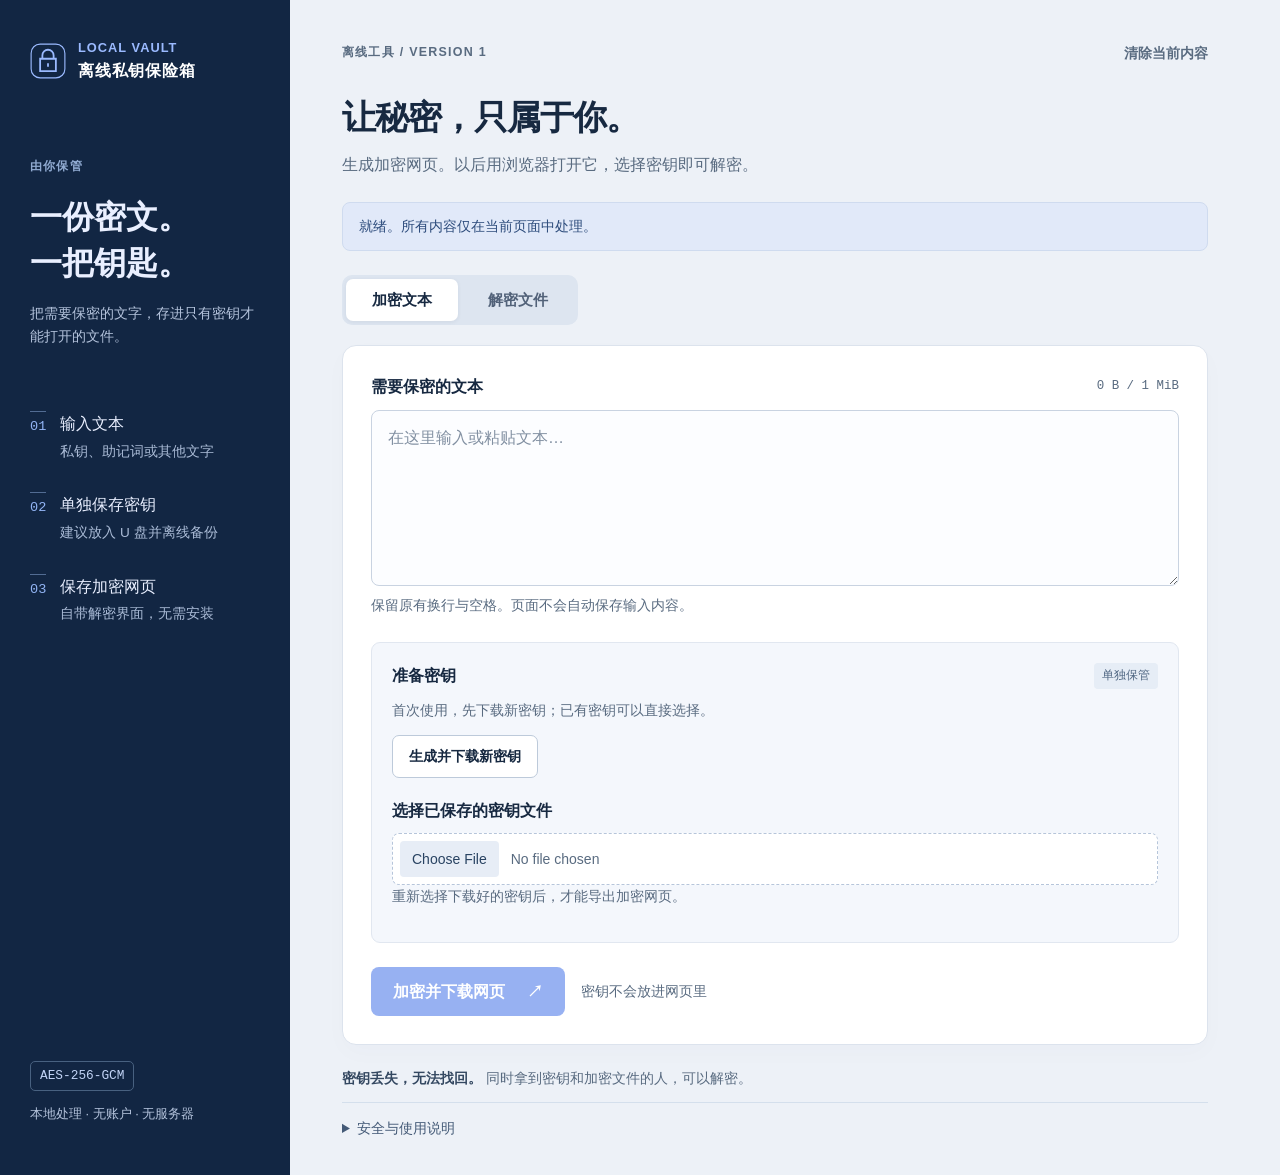
==== docs/index.html @ 957e52ee "Publish static vault with GitHub Pages" ====
<!DOCTYPE html>
<html lang="zh-CN">
<head>
<meta charset="utf-8">
<meta name="viewport" content="width=device-width, initial-scale=1">
<meta http-equiv="Content-Security-Policy" content="default-src 'none'; script-src 'sha256-Pz9Ehizz+CztJKnGuT5qFZwcDbtRwVvG6JyWUM5L2jE=' 'sha256-0K/lf4vNQnO8iaAItMaTrMNDYOmOXX7YpHchv71oDTM='; style-src 'sha256-gRbUAlcmhjHmGNRMegYnKTde2boye4Ot4c38anyOLGw='; img-src data:; connect-src 'none'; object-src 'none'; base-uri 'none'; form-action 'none'">
<meta name="referrer" content="no-referrer">
<title>离线私钥保险箱</title>
<link rel="icon" type="image/svg+xml" href="data:image/svg+xml,%3Csvg xmlns='http://www.w3.org/2000/svg' viewBox='0 0 32 32'%3E%3Crect width='32' height='32' rx='8' fill='%23122643'/%3E%3Cpath d='M10 14v-3a6 6 0 0112 0v3M8 14h16v12H8z' fill='none' stroke='%237faaff' stroke-width='2'/%3E%3C/svg%3E">
<style>:root{color-scheme:light;--ink:#172941;--muted:#596b80;--blue:#275de4;--line:#dce3ed;--canvas:#edf1f7;font-family:-apple-system,BlinkMacSystemFont,"Segoe UI","PingFang SC","Microsoft YaHei",sans-serif;font-size:16px}*{box-sizing:border-box}[hidden]{display:none!important}body{margin:0;background:var(--canvas);color:var(--ink);line-height:1.6}button,input,textarea{font:inherit}button{cursor:pointer;border:0;font-weight:600;transition:background .15s}button:disabled{cursor:not-allowed;opacity:.48}button:focus-visible,input:focus-visible,textarea:focus-visible,summary:focus-visible{outline:3px solid #82a8ff;outline-offset:3px}button:not(:disabled):hover{filter:brightness(.95)}.shell{max-width:1440px;min-height:100vh;margin:auto;display:grid;grid-template-columns:290px minmax(0,1fr)}.rail{background:#122643;color:#e9efff;padding:38px 30px;display:flex;flex-direction:column;min-width:0}.brand{display:flex;align-items:center;gap:12px;color:#9bbaff;font-size:.8rem;font-weight:700;letter-spacing:.08em}.brand-cn{display:block;color:#fff;font-size:1rem;letter-spacing:.05em}.rail-copy{margin-top:68px}.eyebrow{font-size:.78rem;letter-spacing:.1em;font-weight:650}.rail-copy .eyebrow{color:#90aad1}.rail h2{font-size:2rem;font-weight:600;line-height:1.45;margin:16px 0}.rail p{font-size:.9rem;color:#b4c3dc}.steps{list-style:none;padding:0;margin:48px 0;display:grid;gap:30px}.steps li{display:flex;align-items:flex-start;gap:14px;font-size:1rem}.steps li>span{font-family:ui-monospace,monospace;font-size:.85rem;color:#92b4f4;border-top:1px solid #526c93;padding-top:4px}.steps small{display:block;font-size:.85rem;color:#aabbd6;margin-top:4px}.rail-foot{margin-top:auto;padding-top:25px}.protocol{display:inline-block;font-family:ui-monospace,monospace;border:1px solid #486180;border-radius:5px;font-size:.8rem;padding:4px 9px;color:#c2d4f6}.rail-foot p{font-size:.8rem}main{width:100%;max-width:970px;padding:34px 52px 36px;min-width:0}.topline{display:flex;justify-content:space-between;align-items:center;gap:16px;color:var(--muted)}.quiet{background:transparent;color:var(--muted);font-size:.875rem;padding:8px 0}.heading{margin:24px 0}.heading h1{font-size:2.1rem;line-height:1.3;letter-spacing:-.03em;margin:0 0 12px;font-weight:680}.heading p{margin:0;color:var(--muted);font-size:1rem}.notice{background:#e1e9f9;color:#2c4b7b;border:1px solid #cfdbef;border-radius:8px;padding:12px 16px;font-size:.9rem;overflow-wrap:anywhere;margin-bottom:24px;min-height:49px}.notice.error{background:#fff0f0;border-color:#edc1c1;color:#963434}.notice.success{background:#e7f3ed;border-color:#c3ddcf;color:#246346}.tabs{display:flex;gap:4px;padding:4px;background:#dde5f0;border-radius:10px;width:fit-content;margin-bottom:20px}.tabs button{color:#526279;background:transparent;border-radius:7px;padding:9px 26px;font-size:.95rem}.tabs button[aria-pressed=true]{background:#fff;color:var(--ink);box-shadow:0 1px 4px #17294112}.panel{padding:28px;background:#fff;border:1px solid var(--line);border-radius:14px;box-shadow:0 8px 24px #17345605}label,.panel h2{font-size:1rem;font-weight:620}.panel h2{margin:0}.label-row{display:flex;align-items:center;justify-content:space-between;gap:12px;margin-bottom:10px;flex-wrap:wrap}.meta{color:var(--muted);font-family:ui-monospace,monospace;font-size:.78rem}textarea{width:100%;resize:vertical;min-height:176px;border:1px solid #c9d3e1;border-radius:8px;padding:14px 16px;color:var(--ink);background:#fcfdff;line-height:1.65;font-size:1rem;display:block}textarea::placeholder{color:#8290a2}.help{color:var(--muted);font-size:.875rem;line-height:1.6;margin:8px 0 0;overflow-wrap:anywhere}.key-box{margin-top:26px;padding:20px;background:#f4f7fc;border:1px solid #e1e7f0;border-radius:9px}.key-box p{font-size:.875rem;color:var(--muted);margin:0 0 14px}.tag{font-size:.78rem;color:#506783;background:#e6edf6;padding:3px 8px;border-radius:4px}.secondary{background:#fff;border:1px solid #bdcada;border-radius:7px;padding:9px 16px;color:var(--ink);font-size:.9rem}.file-label{display:block;margin:20px 0 9px}input[type=file]{display:block;width:100%;max-width:100%;min-width:0;font-size:.875rem;border:1px dashed #b6c5da;border-radius:7px;background:#fff;padding:7px;color:var(--muted);overflow:hidden}input[type=file]::file-selector-button{font:inherit;background:#e7edf6;border:0;color:#294362;padding:7px 12px;margin-right:12px;border-radius:4px;cursor:pointer}.action-row{display:flex;align-items:center;gap:16px;margin-top:24px;flex-wrap:wrap}.action-row .help{margin:0}.primary{background:var(--blue);color:#fff;padding:12px 22px;border-radius:8px;min-height:48px;font-size:1rem}.primary span{margin-left:18px}#decrypt{margin-top:20px}.verification{border-top:1px solid var(--line);margin-top:24px;padding-top:22px}.verification p{color:var(--muted);font-size:.875rem}.verification label{display:block;margin-bottom:9px;font-size:.9rem}.sealed-info{display:flex;align-items:center;gap:16px;background:#f4f7fc;border-radius:8px;padding:18px;margin:18px 0 24px}.sealed-info p{font-size:.875rem;margin:4px 0 0;color:var(--muted)}.seal-icon{font-size:2rem;color:#5079c6}.result{border-top:1px solid var(--line);padding-top:22px;margin-top:26px}.compact{padding:6px 12px;font-size:.875rem}.result-empty{background:#f7f9fc;border:1px dashed #ced8e5;min-height:96px;padding:24px 16px;display:flex;align-items:center;justify-content:center;color:#708096;font-size:.9rem;text-align:center;border-radius:8px;margin:0}.notes{margin-top:22px;color:var(--muted);font-size:.875rem}.notes>p{margin:0 0 12px}.notes strong{color:#344861;font-weight:620}details{border-top:1px solid #d4dfec;padding-top:14px}summary{cursor:pointer;width:fit-content;font-size:.875rem;color:#445a77}details p{margin:10px 0}.sr-only{position:absolute;width:1px;height:1px;padding:0;margin:-1px;overflow:hidden;clip:rect(0,0,0,0);white-space:nowrap;border:0}.is-sealed .steps{display:none}.is-sealed .rail-copy{margin-bottom:100px}
@media(max-width:1050px){.shell{grid-template-columns:240px minmax(0,1fr)}.rail{padding:30px 24px}main{padding:30px}.heading h1{font-size:1.85rem}.rail h2{font-size:1.8rem}}
@media(max-width:760px){.shell{display:block}.rail{padding:20px 24px}.rail-copy,.steps,.rail-foot{display:none}.brand{font-size:.75rem}.brand-cn{font-size:.95rem}main{padding:22px 18px 30px}.topline{align-items:flex-start}.topline .eyebrow{font-size:.75rem}.heading{margin:20px 0}.heading h1{font-size:1.65rem}.heading p{font-size:.95rem}.panel{padding:20px 16px}.key-box{padding:16px}.notice{margin-bottom:18px}.tabs{width:100%}.tabs button{flex:1;padding:9px 10px}.primary{width:100%}.action-row{gap:9px}.action-row .help{width:100%;text-align:center}.label-row{gap:6px}.quiet{padding:0;font-size:.8rem}.is-sealed .rail-copy{display:none}.notes{font-size:.875rem}}
@media(prefers-reduced-motion:reduce){*{transition:none!important}}
</style>
</head>
<body>
<div class="shell">
<aside class="rail">
  <div class="brand"><svg width="36" height="36" viewBox="0 0 32 32" fill="none" aria-hidden="true"><rect x="1" y="1" width="30" height="30" rx="8" stroke="currentColor"/><path d="M11 14v-3a5 5 0 0110 0v3M9 14h14v11H9zM16 18v3" stroke="currentColor" stroke-width="1.6"/></svg><span>LOCAL VAULT<span class="brand-cn">离线私钥保险箱</span></span></div>
  <div class="rail-copy"><span class="eyebrow">由你保管</span><h2>一份密文。<br>一把钥匙。</h2><p>把需要保密的文字，存进只有密钥才能打开的文件。</p></div>
  <ol class="steps"><li><span>01</span><div>输入文本<small>私钥、助记词或其他文字</small></div></li><li><span>02</span><div>单独保存密钥<small>建议放入 U 盘并离线备份</small></div></li><li><span>03</span><div>保存加密网页<small>自带解密界面，无需安装</small></div></li></ol>
  <div class="rail-foot"><span class="protocol">AES-256-GCM</span><p>本地处理 · 无账户 · 无服务器</p></div>
</aside>
<main>
  <header class="topline"><span class="eyebrow" id="mode-label">离线工具 / VERSION 1</span><button id="clear" class="quiet" type="button">清除当前内容</button></header>
  <div class="heading"><h1 id="page-title">让秘密，只属于你。</h1><p id="page-description">生成加密网页。以后用浏览器打开它，选择密钥即可解密。</p></div>
  <noscript><p class="notice error">需要启用 JavaScript 才能在本地执行加密和解密。</p></noscript>
  <div id="status" class="notice" role="status" aria-live="polite">就绪。所有内容仅在当前页面中处理。</div>
  <nav class="tabs" aria-label="操作方式" id="tabs"><button type="button" id="tab-encrypt" aria-pressed="true">加密文本</button><button type="button" id="tab-decrypt" aria-pressed="false">解密文件</button></nav>
  <section id="encrypt-panel" class="panel" aria-label="加密文本">
    <div class="label-row"><label for="encrypt-text">需要保密的文本</label><span class="meta" id="byte-count">0 B / 1 MiB</span></div>
    <textarea id="encrypt-text" placeholder="在这里输入或粘贴文本…" spellcheck="false" autocomplete="off" autocorrect="off" autocapitalize="off" aria-describedby="text-help"></textarea>
    <p class="help" id="text-help">保留原有换行与空格。页面不会自动保存输入内容。</p>
    <div class="key-box"><div class="label-row"><h2>准备密钥</h2><span class="tag">单独保管</span></div><p>首次使用，先下载新密钥；已有密钥可以直接选择。</p><button id="generate-key" type="button" class="secondary" data-lock>生成并下载新密钥</button><label for="encrypt-key" class="file-label">选择已保存的密钥文件</label><input id="encrypt-key" type="file" accept=".key" data-lock><p id="encrypt-key-info" class="help">重新选择下载好的密钥后，才能导出加密网页。</p></div>
    <div class="action-row"><button id="encrypt" type="button" class="primary" disabled>加密并下载网页 <span aria-hidden="true">↗</span></button><span class="help">密钥不会放进网页里</span></div>
    <div id="verify-box" class="verification" hidden><h2>最后一步：验证保存的文件</h2><p>选择刚下载的加密网页。校验通过后，页面会清除输入文本和当前密钥。</p><label for="verify-file">选择下载的加密网页，完成校验</label><input id="verify-file" type="file" accept=".html,.htm" data-lock></div>
  </section>
  <section id="decrypt-panel" class="panel" aria-label="解密文件" hidden>
    <div id="file-picker"><label for="encrypted-file">选择加密网页</label><input id="encrypted-file" type="file" accept=".html,.htm" data-lock></div>
    <div class="sealed-info"><span class="seal-icon" aria-hidden="true">▣</span><div><h2 id="cipher-title">等待选择加密文件</h2><p id="cipher-info">这里只读取密文，不执行导入网页中的代码。</p></div></div>
    <label for="decrypt-key" class="file-label">选择对应的密钥文件</label><input id="decrypt-key" type="file" accept=".key" data-lock><p id="decrypt-key-info" class="help">密钥只用于当前页面，不会被上传。</p>
    <button id="decrypt" type="button" class="primary" disabled>使用密钥解密</button>
    <div class="result"><div class="label-row"><h2>解密结果</h2><button id="reveal" type="button" class="secondary compact" disabled aria-expanded="false">显示原文</button></div><p id="result-placeholder" class="result-empty">成功解密后，点击「显示原文」查看。</p><label for="plain-output" class="sr-only">解密后的原文</label><textarea id="plain-output" readonly hidden spellcheck="false" autocomplete="off"></textarea><p class="help">切换窗口会隐藏原文。显示后可自行选中文字复制。</p></div>
  </section>
  <footer class="notes"><p><strong>密钥丢失，无法找回。</strong> 同时拿到密钥和加密文件的人，可以解密。</p><details><summary>安全与使用说明</summary><div><p>密钥由系统安全随机源生成，采用 AES-256-GCM 加密并检测密文篡改。正确实现且密钥未泄露时，以目前公开技术，穷举在现实中不可行；这不代表电脑中毒后也能保护明文。</p><p>只打开自己导出或确认可信的加密网页。HTML 内含可执行代码，被替换的网页可能窃取你随后选择的密钥。不要将密文篡改检测理解为网页代码可信验证。</p><p>建议断网使用，并将密钥另存到 U 盘、再做离线备份。不要将两份文件一起同步到云盘。5 分钟无操作会清除当前敏感内容；浏览器内存、系统交换文件和剪贴板历史无法保证彻底擦除。</p><p>请使用支持本地文件 Web Crypto 的现代浏览器。下载是由浏览器保存的，页面无法设置磁盘文件权限；请使用你自己的系统账户保护下载目录。文件格式与解密代码公开，不绑定账户或原电脑。</p></div></details></footer>
</main>
</div>
<script id="vault-payload" type="application/octet-stream"></script>
<script>/* Public format and cryptography only. No DOM, storage or network. */
globalThis.Vault = (() => {
  'use strict';
  const MAX = 1048576;
  const enc = new TextEncoder();
  const header = enc.encode('PVLT0001');
  const keyHeader = enc.encode('PKEY0001');
  const marker = /<script id="vault-payload" type="application\/octet-stream">([A-Za-z0-9+/=]*)<\/script>/g;
  function bytes(b) { if (!(b instanceof Uint8Array)) throw new Error('文件数据格式无效。'); return b; }
  function checkKey(k) { if (bytes(k).length !== 32) throw new Error('密钥长度无效。'); return k; }
  function matches(a,b) { return b.every((v,i) => a[i] === v); }
  function join(...parts) { const out = new Uint8Array(parts.reduce((n,p)=>n+p.length,0)); let offset=0; for(const p of parts){out.set(p,offset);offset+=p.length;} return out; }
  function generateKey() { return crypto.getRandomValues(new Uint8Array(32)); }
  function keyFile(k) { return join(keyHeader,checkKey(k)); }
  function parseKey(b) { if(bytes(b).length!==40 || !matches(b,keyHeader)) throw new Error('请选择本工具生成的 .key 密钥文件（40 字节）。'); return b.slice(8); }
  async function importKey(k,usage) { return crypto.subtle.importKey('raw',checkKey(k),'AES-GCM',false,[usage]); }
  async function seal(text,k) {
    if(typeof text!=='string') throw new Error('请输入文本。');
    const plain=enc.encode(text);
    if(!plain.length || plain.length>MAX) throw new Error('请输入 1 字节至 1 MiB 的文本。');
    try {
      const key=await importKey(k,'encrypt');
      const iv=crypto.getRandomValues(new Uint8Array(12));
      const cipher=await crypto.subtle.encrypt({name:'AES-GCM',iv,additionalData:header,tagLength:128},key,plain);
      return join(header,iv,new Uint8Array(cipher));
    } finally { plain.fill(0); }
  }
  async function open(b,k) {
    if(bytes(b).length<37 || b.length>MAX+36 || !matches(b,header)) throw new Error('加密文件格式、版本或长度无效。');
    const key=await importKey(k,'decrypt');
    let plain;
    try {
      plain=new Uint8Array(await crypto.subtle.decrypt({name:'AES-GCM',iv:b.slice(8,20),additionalData:header,tagLength:128},key,b.slice(20)));
      return new TextDecoder('utf-8',{fatal:true,ignoreBOM:true}).decode(plain);
    } catch { throw new Error('无法解密：密钥不匹配，或加密内容已损坏、被修改。'); }
    finally { if(plain) plain.fill(0); }
  }
  function toBase64(b) { bytes(b); let s=''; for(let i=0;i<b.length;i+=8192)s+=String.fromCharCode(...b.subarray(i,i+8192)); return btoa(s); }
  function fromBase64(s) {
    if(typeof s!=='string'||s.length>Math.ceil((MAX+36)/3)*4||!s.length||s.length%4||!/^[A-Za-z0-9+/]*={0,2}$/.test(s))throw new Error('加密数据编码无效。');
    let raw; try{raw=atob(s);}catch{throw new Error('加密数据编码无效。');}
    if(btoa(raw)!==s)throw new Error('加密数据编码无效。');
    return Uint8Array.from(raw,c=>c.charCodeAt(0));
  }
  function locate(html) {
    if(typeof html!=='string'||html.length>4*1024*1024)throw new Error('加密网页无效或超过 4 MiB。');
    const all=[...html.matchAll(marker)];
    if(all.length!==1)throw new Error('没有找到唯一的加密数据，请选择本工具导出的 HTML 文件。');
    return all[0];
  }
  function extract(html) {return fromBase64(locate(html)[1]);}
  function embed(template,b) {
    locate(template);
    return template.replace(marker,()=>'<script id="vault-payload" type="application/octet-stream">'+toBase64(b)+'<\/script>');
  }
  async function fingerprint(k) {const hash=new Uint8Array(await crypto.subtle.digest('SHA-256',checkKey(k)));return [...hash.slice(0,8)].map(n=>n.toString(16).padStart(2,'0')).join('').match(/.{4}/g).join('-');}
  return Object.freeze({MAX,generateKey,keyFile,parseKey,seal,open,toBase64,fromBase64,extract,embed,fingerprint});
})();
</script>
<script>(() => {
  'use strict';
  // Capture the static document before any user input or state can enter the DOM.
  // Only the inert Base64 payload is replaced when exporting; never serialize live UI.
  const TEMPLATE='<!DOCTYPE html>\n'+document.documentElement.outerHTML;
  const $=id=>document.getElementById(id);
  const V=globalThis.Vault;
  let encryptKey=null,decryptKey=null,cipher=null,pendingCipher=null,expectedFingerprint=null;
  let pendingHTML=null,textRevision=0,pendingRevision=-1;
  let plaintext=null,showing=false,busy=false,epoch=0,lastActivity=Date.now(),embedded=false;
  const urls=new Set();
  function notify(message,type=''){ $('status').textContent=message;$('status').className='notice'+(type?' '+type:''); }
  function hide(){showing=false;$('plain-output').value='';$('plain-output').hidden=true;$('result-placeholder').hidden=false;$('reveal').textContent='显示原文';$('reveal').setAttribute('aria-expanded','false');}
  function clearResult(){plaintext=null;hide();$('reveal').disabled=true;$('result-placeholder').textContent='成功解密后，点击「显示原文」查看。';}
  function wipeKey(which){if(which==='encrypt'){if(encryptKey)encryptKey.fill(0);encryptKey=null;}else{if(decryptKey)decryptKey.fill(0);decryptKey=null;}}
  function sync(){
    document.querySelectorAll('[data-lock]').forEach(el=>el.disabled=busy);
    $('encrypt').disabled=busy||!encryptKey||!$('encrypt-text').value;
    $('decrypt').disabled=busy||!decryptKey||!cipher;
    $('reveal').disabled=busy||plaintext===null;
    $('tab-encrypt').disabled=busy;$('tab-decrypt').disabled=busy;
  }
  async function run(action){
    if(busy)return;
    busy=true;sync();const current=epoch;const valid=()=>epoch===current;
    try{await action(valid);}catch(error){if(valid())notify(error instanceof Error?error.message:'操作失败，请重试。','error');}
    finally{if(valid()){busy=false;sync();}}
  }
  function selectTab(name){hide();$('encrypt-panel').hidden=name!=='encrypt';$('decrypt-panel').hidden=name!=='decrypt';$('tab-encrypt').setAttribute('aria-pressed',String(name==='encrypt'));$('tab-decrypt').setAttribute('aria-pressed',String(name==='decrypt'));}
  function updateCount(){const n=new TextEncoder().encode($('encrypt-text').value).length;$('byte-count').textContent=(n<1024?n+' B':(n/1024).toFixed(1)+' KiB')+' / 1 MiB';}
  function clear(silent=false){
    epoch++;textRevision++;busy=false;wipeKey('encrypt');wipeKey('decrypt');expectedFingerprint=null;pendingCipher=null;pendingHTML=null;pendingRevision=-1;clearResult();
    $('encrypt-text').value='';updateCount();
    for(const id of ['encrypt-key','decrypt-key','verify-file'])$(id).value='';
    $('encrypt-key-info').textContent='重新选择下载好的密钥后，才能导出加密网页。';
    $('decrypt-key-info').textContent='密钥只用于当前页面，不会被上传。';
    $('verify-box').hidden=true;
    for(const url of urls)URL.revokeObjectURL(url);urls.clear();
    if(!silent)notify('已清除当前文本和密钥。磁盘上的文件未删除。');sync();
  }
  function download(data,name,type){
    const url=URL.createObjectURL(new Blob([data],{type}));urls.add(url);
    const a=document.createElement('a');a.href=url;a.download=name;document.body.append(a);a.click();a.remove();
    setTimeout(()=>{URL.revokeObjectURL(url);urls.delete(url);},60000);
  }
  function stamp(){return new Date().toISOString().replace(/[-:]/g,'').replace(/\.\d+Z$/,'Z');}
  async function readKey(input){const file=input.files[0];if(!file)throw new Error('请先选择密钥文件。');if(file.size!==40)throw new Error('密钥文件必须是本工具生成的 40 字节 .key 文件。');const b=new Uint8Array(await file.arrayBuffer());try{return V.parseKey(b);}finally{b.fill(0);}}
  async function readHTML(input){const file=input.files[0];if(!file)throw new Error('请选择加密网页。');if(file.size>4*1024*1024)throw new Error('加密网页超过 4 MiB 上限。');return file.text();}
  async function readCipher(input){return V.extract(await readHTML(input));}
  function describeCipher(){ $('cipher-title').textContent='加密内容已载入';$('cipher-info').textContent='密文 '+(cipher.length/1024).toFixed(1)+' KiB · 需要对应密钥才能打开';}
  $('tab-encrypt').addEventListener('click',()=>selectTab('encrypt'));
  $('tab-decrypt').addEventListener('click',()=>selectTab('decrypt'));
  $('clear').addEventListener('click',()=>clear());
  $('encrypt-text').addEventListener('input',()=>{textRevision++;updateCount();sync();});
  $('generate-key').addEventListener('click',()=>run(async valid=>{
    wipeKey('encrypt');expectedFingerprint=null;$('encrypt-key').value='';
    const k=V.generateKey();
    try{const fp=await V.fingerprint(k);if(!valid())return;expectedFingerprint=fp;download(V.keyFile(k),'保险箱密钥-'+fp+'.key','application/octet-stream');$('encrypt-key-info').textContent='新密钥编号 '+fp+'。请在下方重新选择刚下载的密钥。';notify('已发起密钥下载。保存好后，重新选择同一份密钥文件。');}
    finally{k.fill(0);}
  }));
  $('encrypt-key').addEventListener('change',()=>{
    wipeKey('encrypt');$('encrypt-key-info').textContent='正在读取密钥…';
    run(async valid=>{let k;try{k=await readKey($('encrypt-key'));const fp=await V.fingerprint(k);if(!valid())return;if(expectedFingerprint&&fp!==expectedFingerprint)throw new Error('这不是刚生成的密钥。请选择刚下载的文件，或点击「清除当前内容」后使用其他密钥。');encryptKey=k;k=null;$('encrypt-key-info').textContent='已读取保存的密钥 · '+fp;notify('密钥已读取，可以加密文本。');}finally{if(k)k.fill(0);if(valid()&&!encryptKey)$('encrypt-key-info').textContent='密钥尚未通过校验，请重新选择。';}});
  });
  $('encrypt').addEventListener('click',()=>run(async valid=>{
    const k=encryptKey.slice();let e;
    try{e=await V.seal($('encrypt-text').value,k);const restored=await V.open(e,k);if(!valid())return;if(restored!==$('encrypt-text').value)throw new Error('加密校验未通过或文本在处理期间发生变化，请重试。');const html=V.embed(TEMPLATE,e);pendingCipher=e;pendingHTML=html;pendingRevision=textRevision;download(html,'加密保险箱-'+stamp()+'.html','text/html;charset=utf-8');$('verify-file').value='';$('verify-box').hidden=false;notify('已发起加密网页下载。请完成下方保存校验；密钥需要单独保管。');}
    finally{k.fill(0);}
  }));
  $('verify-file').addEventListener('change',()=>run(async valid=>{
    if(!pendingCipher||!encryptKey)throw new Error('请先加密并下载网页。');
    const expected=pendingCipher,html=await readHTML($('verify-file'));
    if(!valid())return;
    if(html!==pendingHTML)throw new Error('保存的网页与刚导出的完整文件不一致，可能不完整或已被修改，请重新选择。');
    const actual=V.extract(html);
    if(actual.length!==expected.length||actual.some((n,i)=>n!==expected[i]))throw new Error('选择的文件与刚导出的密文不一致，请重新选择。');
    const k=encryptKey.slice();try{await V.open(actual,k);}finally{k.fill(0);}
    if(!valid())return;
    if(textRevision===pendingRevision){clear(true);notify('保存校验通过。当前文本和密钥已清除；请将密钥与加密网页分开备份。','success');}
    else{pendingCipher=null;pendingHTML=null;pendingRevision=-1;$('verify-box').hidden=true;notify('保存校验通过。你后来修改的文本已保留，尚未加密；请继续加密或手动清除。','success');}
  }));
  $('encrypted-file').addEventListener('change',()=>{cipher=null;clearResult();$('cipher-title').textContent='等待校验加密文件';run(async valid=>{const b=await readCipher($('encrypted-file'));if(!valid())return;cipher=b;describeCipher();notify('加密文件已读取，请选择对应密钥。');});});
  $('decrypt-key').addEventListener('change',()=>{wipeKey('decrypt');clearResult();$('decrypt-key-info').textContent='正在读取密钥…';run(async valid=>{let k;try{k=await readKey($('decrypt-key'));const fp=await V.fingerprint(k);if(!valid())return;decryptKey=k;k=null;$('decrypt-key-info').textContent='已读取密钥 · '+fp;notify('密钥已读取，点击「使用密钥解密」继续。');}finally{if(k)k.fill(0);if(valid()&&!decryptKey)$('decrypt-key-info').textContent='密钥无效，请重新选择。';}});});
  $('decrypt').addEventListener('click',()=>run(async valid=>{
    clearResult();const k=decryptKey.slice();const data=cipher;
    try{const text=await V.open(data,k);if(!valid())return;plaintext=text;$('result-placeholder').textContent='已解密并通过完整性校验。原文保持隐藏。';notify('解密成功。点击「显示原文」查看。','success');}
    finally{k.fill(0);}
  }));
  $('reveal').addEventListener('click',()=>{
    if(plaintext===null)return;
    if(showing){hide();return;}
    showing=true;$('plain-output').value=plaintext;$('plain-output').hidden=false;$('result-placeholder').hidden=true;$('reveal').textContent='隐藏原文';$('reveal').setAttribute('aria-expanded','true');
  });
  window.addEventListener('blur',hide);
  document.addEventListener('visibilitychange',()=>{if(document.hidden)hide();});
  for(const event of ['pointerdown','keydown','input','change'])document.addEventListener(event,()=>{lastActivity=Date.now();},{passive:true});
  setInterval(()=>{if(Date.now()-lastActivity>=300000&&(encryptKey||decryptKey||plaintext!==null||$('encrypt-text').value||expectedFingerprint)){clear(true);notify('已因 5 分钟无操作清除当前文本和密钥。');}},1000);
  window.addEventListener('pagehide',()=>clear(true));
  function init(){
    if(!globalThis.crypto?.subtle||!globalThis.crypto?.getRandomValues){notify('当前浏览器不支持本地加密。请用支持 Web Crypto 的现代浏览器直接打开此文件。','error');document.querySelectorAll('button,input,textarea').forEach(el=>{if(el.id!=='clear')el.disabled=true;});return;}
    const payload=$('vault-payload').textContent;
    if(payload){embedded=true;document.body.classList.add('is-sealed');$('tabs').hidden=true;$('file-picker').hidden=true;$('mode-label').textContent='加密文件 / VERSION 1';$('page-title').textContent='用你的密钥，打开秘密。';$('page-description').textContent='这个文件自带解密功能。选择密钥即可在本地查看，无需联网。';selectTab('decrypt');try{cipher=V.fromBase64(payload);describeCipher();notify('加密文件已就绪。请选择对应的密钥文件。');}catch(e){notify(e.message,'error');}}
    sync();
  }
  init();
})();
</script>
</body>
</html>
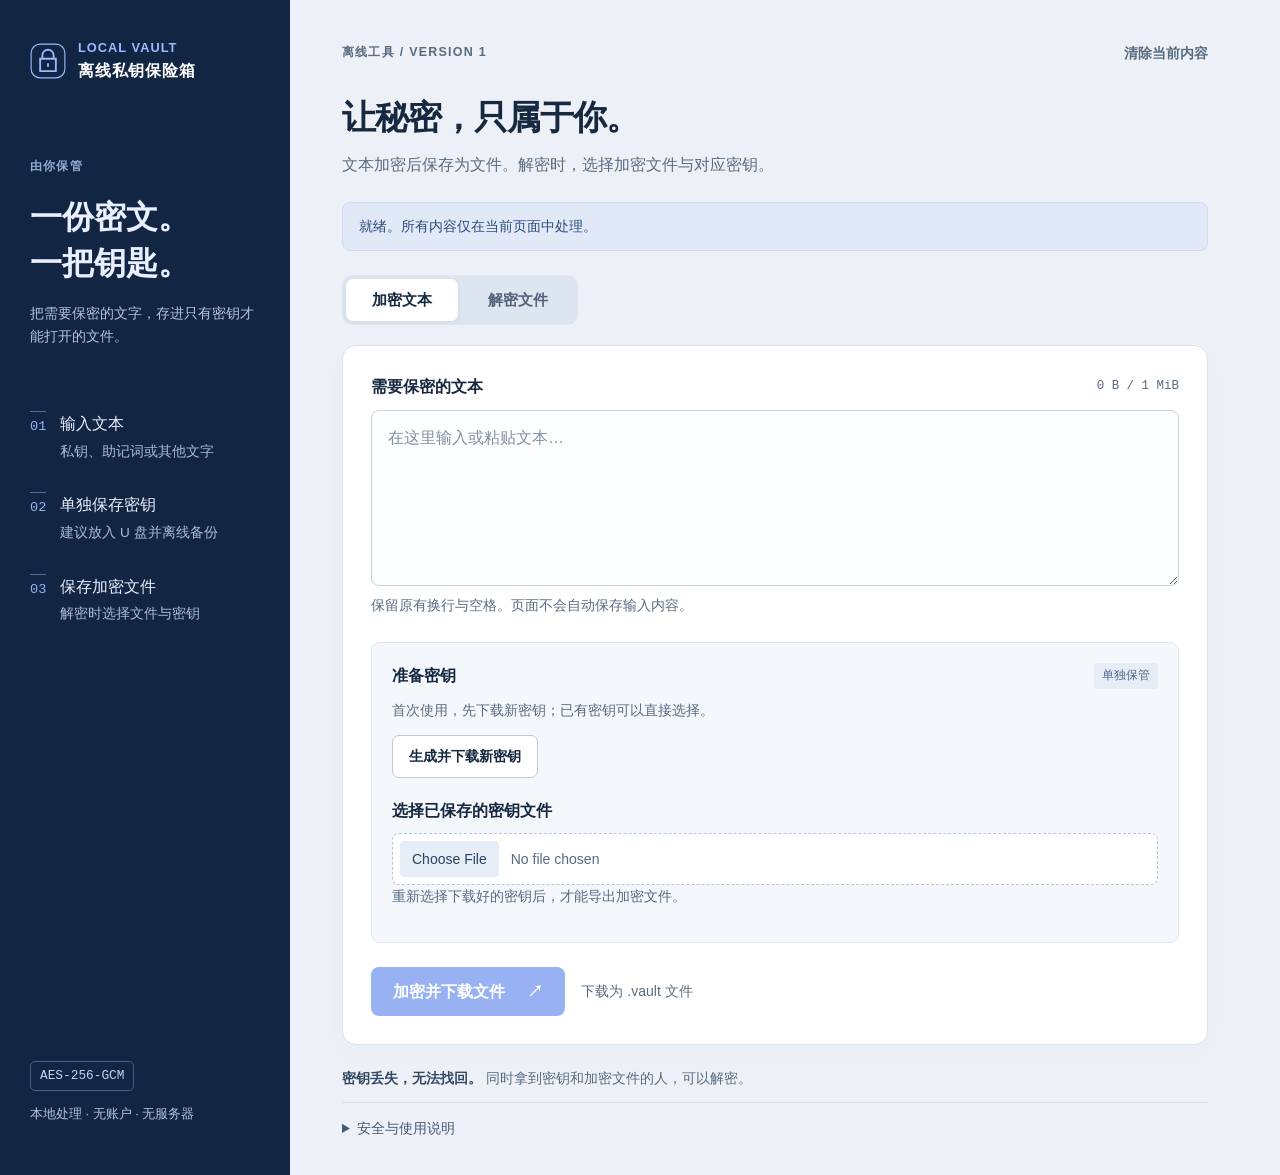
==== commit 0ec1ecc0: "Export encrypted vault files and decrypt with separate keys" ====
--- a/docs/index.html
+++ b/docs/index.html
@@ -3,7 +3,7 @@
 <head>
 <meta charset="utf-8">
 <meta name="viewport" content="width=device-width, initial-scale=1">
-<meta http-equiv="Content-Security-Policy" content="default-src 'none'; script-src 'sha256-Pz9Ehizz+CztJKnGuT5qFZwcDbtRwVvG6JyWUM5L2jE=' 'sha256-0K/lf4vNQnO8iaAItMaTrMNDYOmOXX7YpHchv71oDTM='; style-src 'sha256-gRbUAlcmhjHmGNRMegYnKTde2boye4Ot4c38anyOLGw='; img-src data:; connect-src 'none'; object-src 'none'; base-uri 'none'; form-action 'none'">
+<meta http-equiv="Content-Security-Policy" content="default-src 'none'; script-src 'sha256-QJYfhJk1WUCYhkzziNHJxo3g7HhgWp8+yD1YOWvzRAQ=' 'sha256-ptz6bQspaPLFUF1kmcL9aYr/EFuZk35DYxd6Kd3TxSI='; style-src 'sha256-gRbUAlcmhjHmGNRMegYnKTde2boye4Ot4c38anyOLGw='; img-src data:; connect-src 'none'; object-src 'none'; base-uri 'none'; form-action 'none'">
 <meta name="referrer" content="no-referrer">
 <title>离线私钥保险箱</title>
 <link rel="icon" type="image/svg+xml" href="data:image/svg+xml,%3Csvg xmlns='http://www.w3.org/2000/svg' viewBox='0 0 32 32'%3E%3Crect width='32' height='32' rx='8' fill='%23122643'/%3E%3Cpath d='M10 14v-3a6 6 0 0112 0v3M8 14h16v12H8z' fill='none' stroke='%237faaff' stroke-width='2'/%3E%3C/svg%3E">
@@ -18,12 +18,12 @@
 <aside class="rail">
   <div class="brand"><svg width="36" height="36" viewBox="0 0 32 32" fill="none" aria-hidden="true"><rect x="1" y="1" width="30" height="30" rx="8" stroke="currentColor"/><path d="M11 14v-3a5 5 0 0110 0v3M9 14h14v11H9zM16 18v3" stroke="currentColor" stroke-width="1.6"/></svg><span>LOCAL VAULT<span class="brand-cn">离线私钥保险箱</span></span></div>
   <div class="rail-copy"><span class="eyebrow">由你保管</span><h2>一份密文。<br>一把钥匙。</h2><p>把需要保密的文字，存进只有密钥才能打开的文件。</p></div>
-  <ol class="steps"><li><span>01</span><div>输入文本<small>私钥、助记词或其他文字</small></div></li><li><span>02</span><div>单独保存密钥<small>建议放入 U 盘并离线备份</small></div></li><li><span>03</span><div>保存加密网页<small>自带解密界面，无需安装</small></div></li></ol>
+  <ol class="steps"><li><span>01</span><div>输入文本<small>私钥、助记词或其他文字</small></div></li><li><span>02</span><div>单独保存密钥<small>建议放入 U 盘并离线备份</small></div></li><li><span>03</span><div>保存加密文件<small>解密时选择文件与密钥</small></div></li></ol>
   <div class="rail-foot"><span class="protocol">AES-256-GCM</span><p>本地处理 · 无账户 · 无服务器</p></div>
 </aside>
 <main>
   <header class="topline"><span class="eyebrow" id="mode-label">离线工具 / VERSION 1</span><button id="clear" class="quiet" type="button">清除当前内容</button></header>
-  <div class="heading"><h1 id="page-title">让秘密，只属于你。</h1><p id="page-description">生成加密网页。以后用浏览器打开它，选择密钥即可解密。</p></div>
+  <div class="heading"><h1 id="page-title">让秘密，只属于你。</h1><p id="page-description">文本加密后保存为文件。解密时，选择加密文件与对应密钥。</p></div>
   <noscript><p class="notice error">需要启用 JavaScript 才能在本地执行加密和解密。</p></noscript>
   <div id="status" class="notice" role="status" aria-live="polite">就绪。所有内容仅在当前页面中处理。</div>
   <nav class="tabs" aria-label="操作方式" id="tabs"><button type="button" id="tab-encrypt" aria-pressed="true">加密文本</button><button type="button" id="tab-decrypt" aria-pressed="false">解密文件</button></nav>
@@ -31,21 +31,20 @@
     <div class="label-row"><label for="encrypt-text">需要保密的文本</label><span class="meta" id="byte-count">0 B / 1 MiB</span></div>
     <textarea id="encrypt-text" placeholder="在这里输入或粘贴文本…" spellcheck="false" autocomplete="off" autocorrect="off" autocapitalize="off" aria-describedby="text-help"></textarea>
     <p class="help" id="text-help">保留原有换行与空格。页面不会自动保存输入内容。</p>
-    <div class="key-box"><div class="label-row"><h2>准备密钥</h2><span class="tag">单独保管</span></div><p>首次使用，先下载新密钥；已有密钥可以直接选择。</p><button id="generate-key" type="button" class="secondary" data-lock>生成并下载新密钥</button><label for="encrypt-key" class="file-label">选择已保存的密钥文件</label><input id="encrypt-key" type="file" accept=".key" data-lock><p id="encrypt-key-info" class="help">重新选择下载好的密钥后，才能导出加密网页。</p></div>
-    <div class="action-row"><button id="encrypt" type="button" class="primary" disabled>加密并下载网页 <span aria-hidden="true">↗</span></button><span class="help">密钥不会放进网页里</span></div>
-    <div id="verify-box" class="verification" hidden><h2>最后一步：验证保存的文件</h2><p>选择刚下载的加密网页。校验通过后，页面会清除输入文本和当前密钥。</p><label for="verify-file">选择下载的加密网页，完成校验</label><input id="verify-file" type="file" accept=".html,.htm" data-lock></div>
+    <div class="key-box"><div class="label-row"><h2>准备密钥</h2><span class="tag">单独保管</span></div><p>首次使用，先下载新密钥；已有密钥可以直接选择。</p><button id="generate-key" type="button" class="secondary" data-lock>生成并下载新密钥</button><label for="encrypt-key" class="file-label">选择已保存的密钥文件</label><input id="encrypt-key" type="file" accept=".key" data-lock><p id="encrypt-key-info" class="help">重新选择下载好的密钥后，才能导出加密文件。</p></div>
+    <div class="action-row"><button id="encrypt" type="button" class="primary" disabled>加密并下载文件 <span aria-hidden="true">↗</span></button><span class="help">下载为 .vault 文件</span></div>
+    <div id="verify-box" class="verification" hidden><h2>最后一步：验证保存的文件</h2><p>选择刚下载的加密文件。校验通过后，页面会清除输入文本和当前密钥。</p><label for="verify-file">选择下载的加密文件，完成校验</label><input id="verify-file" type="file" accept=".vault" data-lock></div>
   </section>
   <section id="decrypt-panel" class="panel" aria-label="解密文件" hidden>
-    <div id="file-picker"><label for="encrypted-file">选择加密网页</label><input id="encrypted-file" type="file" accept=".html,.htm" data-lock></div>
-    <div class="sealed-info"><span class="seal-icon" aria-hidden="true">▣</span><div><h2 id="cipher-title">等待选择加密文件</h2><p id="cipher-info">这里只读取密文，不执行导入网页中的代码。</p></div></div>
+    <div id="file-picker"><label for="encrypted-file">选择加密文件（.vault）</label><input id="encrypted-file" type="file" accept=".vault,.html,.htm" data-lock></div>
+    <div class="sealed-info"><span class="seal-icon" aria-hidden="true">▣</span><div><h2 id="cipher-title">等待选择加密文件</h2><p id="cipher-info">选择之前下载的 .vault 文件，再选择对应的 .key 密钥。</p></div></div>
     <label for="decrypt-key" class="file-label">选择对应的密钥文件</label><input id="decrypt-key" type="file" accept=".key" data-lock><p id="decrypt-key-info" class="help">密钥只用于当前页面，不会被上传。</p>
     <button id="decrypt" type="button" class="primary" disabled>使用密钥解密</button>
     <div class="result"><div class="label-row"><h2>解密结果</h2><button id="reveal" type="button" class="secondary compact" disabled aria-expanded="false">显示原文</button></div><p id="result-placeholder" class="result-empty">成功解密后，点击「显示原文」查看。</p><label for="plain-output" class="sr-only">解密后的原文</label><textarea id="plain-output" readonly hidden spellcheck="false" autocomplete="off"></textarea><p class="help">切换窗口会隐藏原文。显示后可自行选中文字复制。</p></div>
   </section>
-  <footer class="notes"><p><strong>密钥丢失，无法找回。</strong> 同时拿到密钥和加密文件的人，可以解密。</p><details><summary>安全与使用说明</summary><div><p>密钥由系统安全随机源生成，采用 AES-256-GCM 加密并检测密文篡改。正确实现且密钥未泄露时，以目前公开技术，穷举在现实中不可行；这不代表电脑中毒后也能保护明文。</p><p>只打开自己导出或确认可信的加密网页。HTML 内含可执行代码，被替换的网页可能窃取你随后选择的密钥。不要将密文篡改检测理解为网页代码可信验证。</p><p>建议断网使用，并将密钥另存到 U 盘、再做离线备份。不要将两份文件一起同步到云盘。5 分钟无操作会清除当前敏感内容；浏览器内存、系统交换文件和剪贴板历史无法保证彻底擦除。</p><p>请使用支持本地文件 Web Crypto 的现代浏览器。下载是由浏览器保存的，页面无法设置磁盘文件权限；请使用你自己的系统账户保护下载目录。文件格式与解密代码公开，不绑定账户或原电脑。</p></div></details></footer>
+  <footer class="notes"><p><strong>密钥丢失，无法找回。</strong> 同时拿到密钥和加密文件的人，可以解密。</p><details><summary>安全与使用说明</summary><div><p>密钥由系统安全随机源生成，采用 AES-256-GCM 加密并检测密文篡改。正确实现且密钥未泄露时，以目前公开技术，穷举在现实中不可行；这不代表电脑中毒后也能保护明文。</p><p>请使用可信的工具页面。导出的 .vault 文件只包含密文，不含密钥或解密程序。也可导入旧版 .html 加密文件，页面仅读取其中的密文，不执行它的代码。</p><p>建议断网使用，并将密钥另存到 U 盘、再做离线备份。不要将两份文件一起同步到云盘。5 分钟无操作会清除当前敏感内容；浏览器内存、系统交换文件和剪贴板历史无法保证彻底擦除。</p><p>请使用支持本地文件 Web Crypto 的现代浏览器。下载是由浏览器保存的，页面无法设置磁盘文件权限；请使用你自己的系统账户保护下载目录。文件格式与解密代码公开，不绑定账户或原电脑。</p></div></details></footer>
 </main>
 </div>
-<script id="vault-payload" type="application/octet-stream"></script>
 <script>/* Public format and cryptography only. No DOM, storage or network. */
 globalThis.Vault = (() => {
   'use strict';
@@ -73,8 +72,12 @@
       return join(header,iv,new Uint8Array(cipher));
     } finally { plain.fill(0); }
   }
+  function validateEnvelope(b) {
+    if(bytes(b).length<37 || b.length>MAX+36 || !matches(b,header)) throw new Error('加密文件格式、版本或长度无效。');
+    return b;
+  }
   async function open(b,k) {
-    if(bytes(b).length<37 || b.length>MAX+36 || !matches(b,header)) throw new Error('加密文件格式、版本或长度无效。');
+    validateEnvelope(b);
     const key=await importKey(k,'decrypt');
     let plain;
     try {
@@ -97,24 +100,23 @@
     return all[0];
   }
   function extract(html) {return fromBase64(locate(html)[1]);}
-  function embed(template,b) {
-    locate(template);
-    return template.replace(marker,()=>'<script id="vault-payload" type="application/octet-stream">'+toBase64(b)+'<\/script>');
+  function parseFile(b) {
+    if(bytes(b).length>4*1024*1024)throw new Error('文件超过 4 MiB 上限。');
+    if(matches(b,header))return validateEnvelope(b);
+    try{return validateEnvelope(extract(new TextDecoder('utf-8',{fatal:true}).decode(b)));}
+    catch{throw new Error('无法识别加密文件，请选择本工具导出的 .vault 文件。');}
   }
   async function fingerprint(k) {const hash=new Uint8Array(await crypto.subtle.digest('SHA-256',checkKey(k)));return [...hash.slice(0,8)].map(n=>n.toString(16).padStart(2,'0')).join('').match(/.{4}/g).join('-');}
-  return Object.freeze({MAX,generateKey,keyFile,parseKey,seal,open,toBase64,fromBase64,extract,embed,fingerprint});
+  return Object.freeze({MAX,generateKey,keyFile,parseKey,seal,open,toBase64,fromBase64,extract,parseFile,fingerprint});
 })();
 </script>
 <script>(() => {
   'use strict';
-  // Capture the static document before any user input or state can enter the DOM.
-  // Only the inert Base64 payload is replaced when exporting; never serialize live UI.
-  const TEMPLATE='<!DOCTYPE html>\n'+document.documentElement.outerHTML;
   const $=id=>document.getElementById(id);
   const V=globalThis.Vault;
   let encryptKey=null,decryptKey=null,cipher=null,pendingCipher=null,expectedFingerprint=null;
-  let pendingHTML=null,textRevision=0,pendingRevision=-1;
-  let plaintext=null,showing=false,busy=false,epoch=0,lastActivity=Date.now(),embedded=false;
+  let textRevision=0,pendingRevision=-1;
+  let plaintext=null,showing=false,busy=false,epoch=0,lastActivity=Date.now();
   const urls=new Set();
   function notify(message,type=''){ $('status').textContent=message;$('status').className='notice'+(type?' '+type:''); }
   function hide(){showing=false;$('plain-output').value='';$('plain-output').hidden=true;$('result-placeholder').hidden=false;$('reveal').textContent='显示原文';$('reveal').setAttribute('aria-expanded','false');}
@@ -136,10 +138,10 @@
   function selectTab(name){hide();$('encrypt-panel').hidden=name!=='encrypt';$('decrypt-panel').hidden=name!=='decrypt';$('tab-encrypt').setAttribute('aria-pressed',String(name==='encrypt'));$('tab-decrypt').setAttribute('aria-pressed',String(name==='decrypt'));}
   function updateCount(){const n=new TextEncoder().encode($('encrypt-text').value).length;$('byte-count').textContent=(n<1024?n+' B':(n/1024).toFixed(1)+' KiB')+' / 1 MiB';}
   function clear(silent=false){
-    epoch++;textRevision++;busy=false;wipeKey('encrypt');wipeKey('decrypt');expectedFingerprint=null;pendingCipher=null;pendingHTML=null;pendingRevision=-1;clearResult();
+    epoch++;textRevision++;busy=false;wipeKey('encrypt');wipeKey('decrypt');expectedFingerprint=null;pendingCipher=null;pendingRevision=-1;clearResult();
     $('encrypt-text').value='';updateCount();
     for(const id of ['encrypt-key','decrypt-key','verify-file'])$(id).value='';
-    $('encrypt-key-info').textContent='重新选择下载好的密钥后，才能导出加密网页。';
+    $('encrypt-key-info').textContent='重新选择下载好的密钥后，才能导出加密文件。';
     $('decrypt-key-info').textContent='密钥只用于当前页面，不会被上传。';
     $('verify-box').hidden=true;
     for(const url of urls)URL.revokeObjectURL(url);urls.clear();
@@ -152,8 +154,8 @@
   }
   function stamp(){return new Date().toISOString().replace(/[-:]/g,'').replace(/\.\d+Z$/,'Z');}
   async function readKey(input){const file=input.files[0];if(!file)throw new Error('请先选择密钥文件。');if(file.size!==40)throw new Error('密钥文件必须是本工具生成的 40 字节 .key 文件。');const b=new Uint8Array(await file.arrayBuffer());try{return V.parseKey(b);}finally{b.fill(0);}}
-  async function readHTML(input){const file=input.files[0];if(!file)throw new Error('请选择加密网页。');if(file.size>4*1024*1024)throw new Error('加密网页超过 4 MiB 上限。');return file.text();}
-  async function readCipher(input){return V.extract(await readHTML(input));}
+  async function readFile(input){const file=input.files[0];if(!file)throw new Error('请选择加密文件。');if(file.size>4*1024*1024)throw new Error('加密文件超过 4 MiB 上限。');return new Uint8Array(await file.arrayBuffer());}
+  async function readCipher(input){return V.parseFile(await readFile(input));}
   function describeCipher(){ $('cipher-title').textContent='加密内容已载入';$('cipher-info').textContent='密文 '+(cipher.length/1024).toFixed(1)+' KiB · 需要对应密钥才能打开';}
   $('tab-encrypt').addEventListener('click',()=>selectTab('encrypt'));
   $('tab-decrypt').addEventListener('click',()=>selectTab('decrypt'));
@@ -171,20 +173,18 @@
   });
   $('encrypt').addEventListener('click',()=>run(async valid=>{
     const k=encryptKey.slice();let e;
-    try{e=await V.seal($('encrypt-text').value,k);const restored=await V.open(e,k);if(!valid())return;if(restored!==$('encrypt-text').value)throw new Error('加密校验未通过或文本在处理期间发生变化，请重试。');const html=V.embed(TEMPLATE,e);pendingCipher=e;pendingHTML=html;pendingRevision=textRevision;download(html,'加密保险箱-'+stamp()+'.html','text/html;charset=utf-8');$('verify-file').value='';$('verify-box').hidden=false;notify('已发起加密网页下载。请完成下方保存校验；密钥需要单独保管。');}
+    try{e=await V.seal($('encrypt-text').value,k);const restored=await V.open(e,k);if(!valid())return;if(restored!==$('encrypt-text').value)throw new Error('加密校验未通过或文本在处理期间发生变化，请重试。');pendingCipher=e;pendingRevision=textRevision;download(e,'加密保险箱-'+stamp()+'.vault','application/octet-stream');$('verify-file').value='';$('verify-box').hidden=false;notify('已发起加密文件下载。请完成下方保存校验；密钥需要单独保管。');}
     finally{k.fill(0);}
   }));
   $('verify-file').addEventListener('change',()=>run(async valid=>{
-    if(!pendingCipher||!encryptKey)throw new Error('请先加密并下载网页。');
-    const expected=pendingCipher,html=await readHTML($('verify-file'));
+    if(!pendingCipher||!encryptKey)throw new Error('请先加密并下载文件。');
+    const expected=pendingCipher,actual=await readFile($('verify-file'));
     if(!valid())return;
-    if(html!==pendingHTML)throw new Error('保存的网页与刚导出的完整文件不一致，可能不完整或已被修改，请重新选择。');
-    const actual=V.extract(html);
     if(actual.length!==expected.length||actual.some((n,i)=>n!==expected[i]))throw new Error('选择的文件与刚导出的密文不一致，请重新选择。');
     const k=encryptKey.slice();try{await V.open(actual,k);}finally{k.fill(0);}
     if(!valid())return;
-    if(textRevision===pendingRevision){clear(true);notify('保存校验通过。当前文本和密钥已清除；请将密钥与加密网页分开备份。','success');}
-    else{pendingCipher=null;pendingHTML=null;pendingRevision=-1;$('verify-box').hidden=true;notify('保存校验通过。你后来修改的文本已保留，尚未加密；请继续加密或手动清除。','success');}
+    if(textRevision===pendingRevision){clear(true);notify('保存校验通过。当前文本和密钥已清除；请将密钥与加密文件分开备份。','success');}
+    else{pendingCipher=null;pendingRevision=-1;$('verify-box').hidden=true;notify('保存校验通过。你后来修改的文本已保留，尚未加密；请继续加密或手动清除。','success');}
   }));
   $('encrypted-file').addEventListener('change',()=>{cipher=null;clearResult();$('cipher-title').textContent='等待校验加密文件';run(async valid=>{const b=await readCipher($('encrypted-file'));if(!valid())return;cipher=b;describeCipher();notify('加密文件已读取，请选择对应密钥。');});});
   $('decrypt-key').addEventListener('change',()=>{wipeKey('decrypt');clearResult();$('decrypt-key-info').textContent='正在读取密钥…';run(async valid=>{let k;try{k=await readKey($('decrypt-key'));const fp=await V.fingerprint(k);if(!valid())return;decryptKey=k;k=null;$('decrypt-key-info').textContent='已读取密钥 · '+fp;notify('密钥已读取，点击「使用密钥解密」继续。');}finally{if(k)k.fill(0);if(valid()&&!decryptKey)$('decrypt-key-info').textContent='密钥无效，请重新选择。';}});});
@@ -205,8 +205,6 @@
   window.addEventListener('pagehide',()=>clear(true));
   function init(){
     if(!globalThis.crypto?.subtle||!globalThis.crypto?.getRandomValues){notify('当前浏览器不支持本地加密。请用支持 Web Crypto 的现代浏览器直接打开此文件。','error');document.querySelectorAll('button,input,textarea').forEach(el=>{if(el.id!=='clear')el.disabled=true;});return;}
-    const payload=$('vault-payload').textContent;
-    if(payload){embedded=true;document.body.classList.add('is-sealed');$('tabs').hidden=true;$('file-picker').hidden=true;$('mode-label').textContent='加密文件 / VERSION 1';$('page-title').textContent='用你的密钥，打开秘密。';$('page-description').textContent='这个文件自带解密功能。选择密钥即可在本地查看，无需联网。';selectTab('decrypt');try{cipher=V.fromBase64(payload);describeCipher();notify('加密文件已就绪。请选择对应的密钥文件。');}catch(e){notify(e.message,'error');}}
     sync();
   }
   init();
